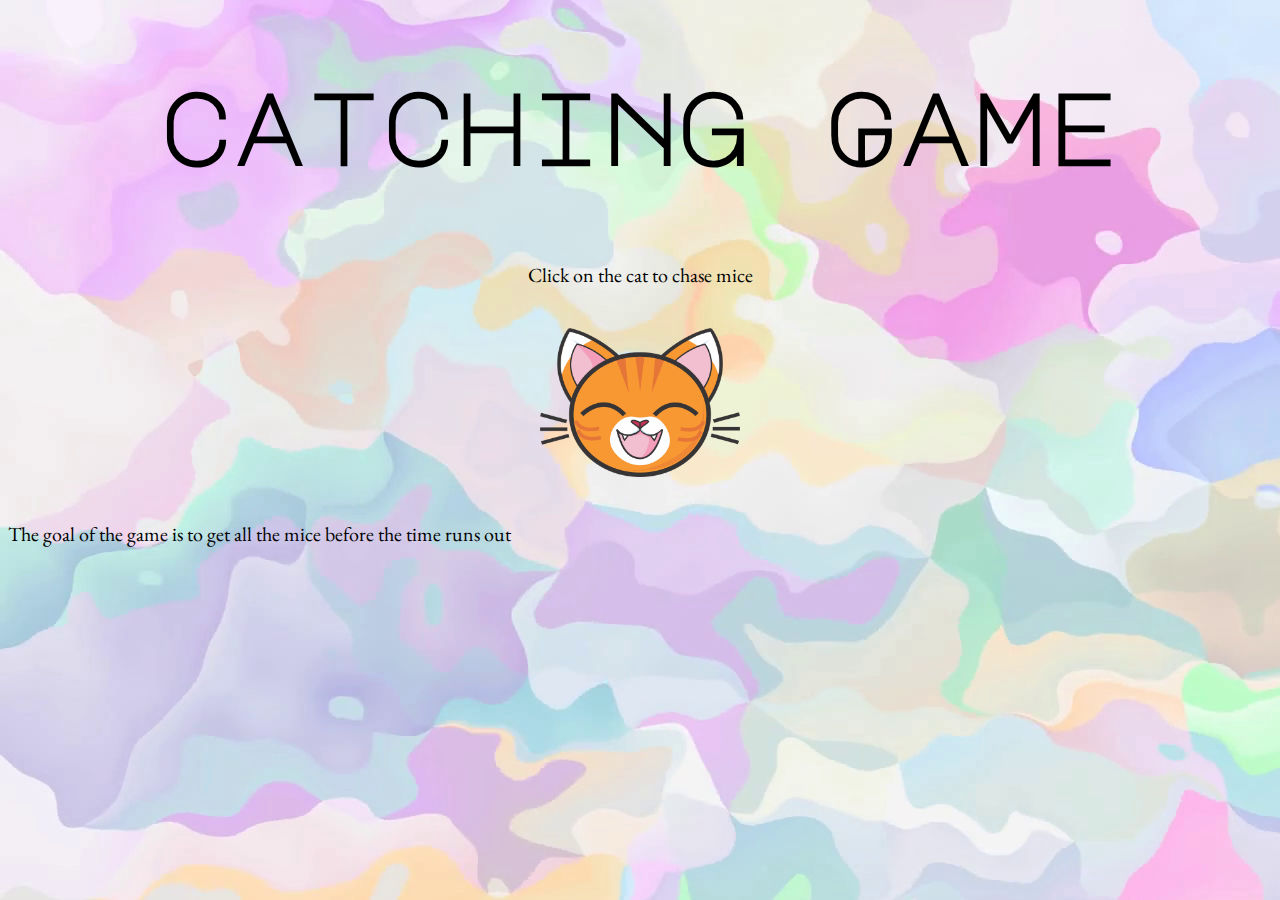
==== firstPage/index.html @ b203f341 "pages linked" ====
<!DOCTYPE html>
<html lang="en" dir="ltr">
  <head>
    <meta charset="utf-8">
    <link rel="stylesheet" href="./style.css">
    <link href="https://fonts.googleapis.com/css?family=EB+Garamond|Major+Mono+Display" rel="stylesheet">
    <script defer src="./app.js" charset="utf-8"></script>
    <title>Catching Game</title>
  </head>
  <body>
    <main>
      <header>
        <h1> catching Game </h1>
      </header>
      <p> Click on the cat to chase mice </p>
      <a href="
/Users/luanesouza/wdi/projectIdeas/index.html">
      <img src="./firstPage-images/cat.png"class="frontPagePic" alt="cat-pic">
      </a>
    </main>
    <div class="side-score">
        <p> The goal of the game is to
          get all the mice before the
          time runs out </p>
    </div>

  </body>
</html>
---- firstPage/style.css ----
body {
  display: flex;
  background-image: url("./firstPage-images/main-background.png");
  background-repeat: no-repeat;
  flex-direction: column;
  /* align-items: center; */

}
main {
  display: flex;
  flex-direction: column;
  align-items: center;
}

h1 {
  font-size: 100px;
  font-family: 'Major Mono Display', monospace;
}
.frontPagePic {
  width: 200px;
  height: auto;
  margin: 20px;
}
.side-score {
  
}
p {
  align-items: flex-end;
  font-size: 20px;
  font-family: 'EB Garamond', serif;
}
button {
  background-color: #E63462;
  color: white;
  padding: 15px 32px;
  text-align: center;
  text-decoration: none;
  display: inline-block;
  border-radius: 10px;
  font-size: 20px;
  cursor: pointer;
}
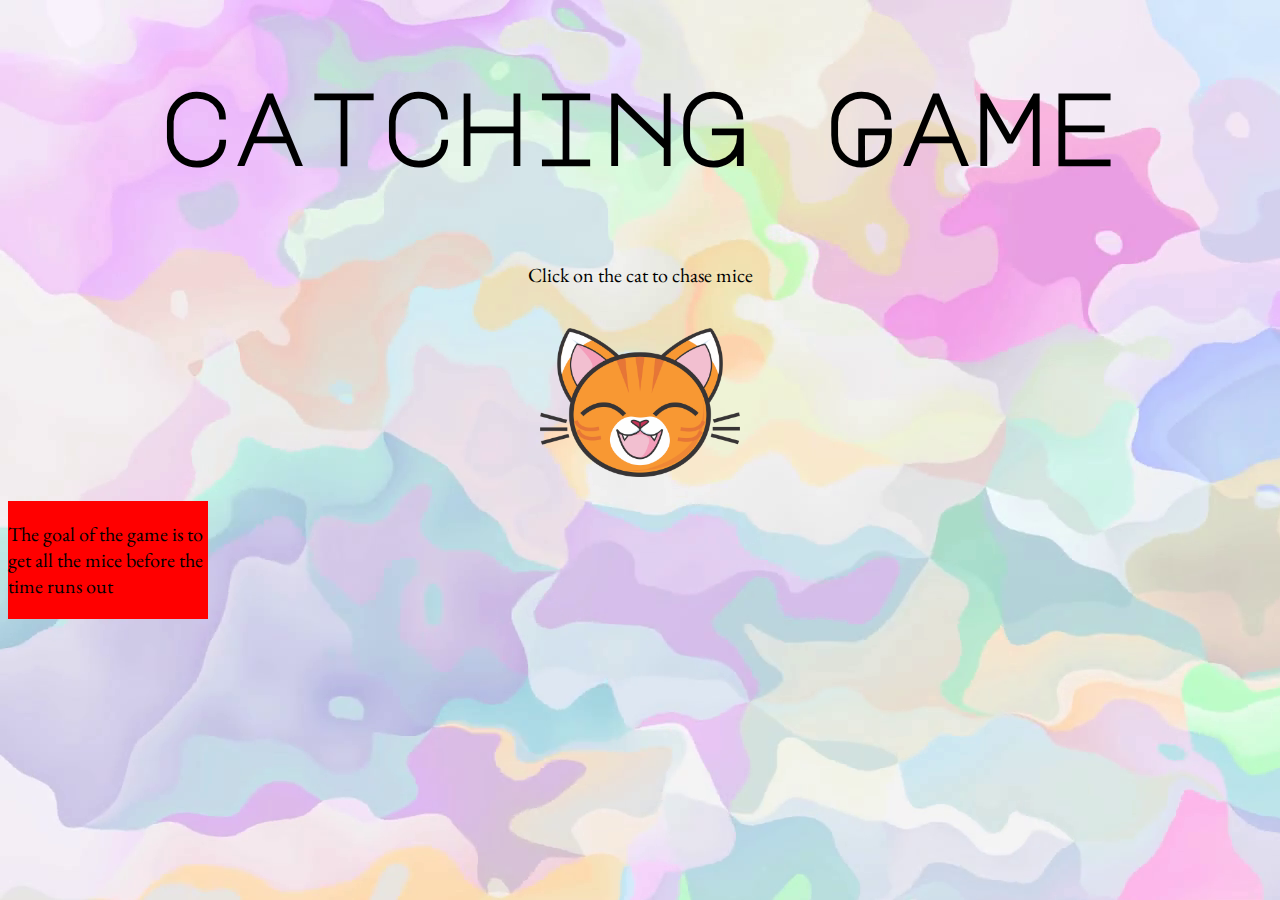
==== commit cf3c14dd: "working on the pos MVP" ====
--- a/firstPage/index.html
+++ b/firstPage/index.html
@@ -14,7 +14,7 @@
       </header>
       <p> Click on the cat to chase mice </p>
       <a href="
-/Users/luanesouza/wdi/projectIdeas/index.html">
+/Users/luanesouza/wdi/projectIdeas/catGame/cat.html">
       <img src="./firstPage-images/cat.png"class="frontPagePic" alt="cat-pic">
       </a>
     </main>
--- a/firstPage/style.css
+++ b/firstPage/style.css
@@ -22,7 +22,9 @@
   margin: 20px;
 }
 .side-score {
-  
+width: 200px;
+height: auto;
+background-color: red;
 }
 p {
   align-items: flex-end;
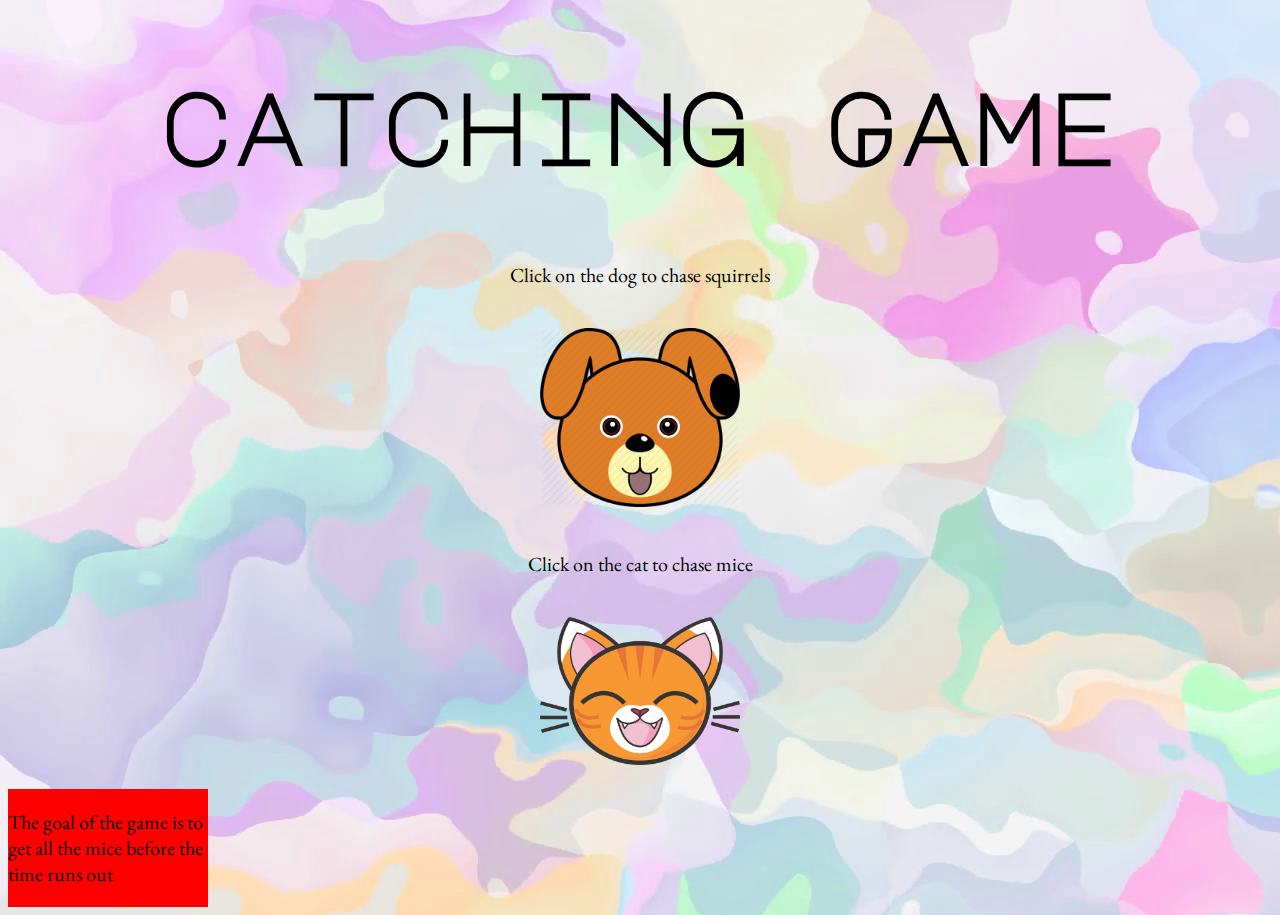
==== commit 535b977c: "dog link inserted" ====
--- a/firstPage/index.html
+++ b/firstPage/index.html
@@ -12,6 +12,12 @@
       <header>
         <h1> catching Game </h1>
       </header>
+      <p> Click on the dog to chase squirrels </p>
+      <a href="
+/Users/luanesouza/wdi/projectIdeas/dogGame/dog.html">
+      <img src="./firstPage-images/dog.png"class="frontPagePic" alt="cat-pic">
+      </a>
+
       <p> Click on the cat to chase mice </p>
       <a href="
 /Users/luanesouza/wdi/projectIdeas/catGame/cat.html">
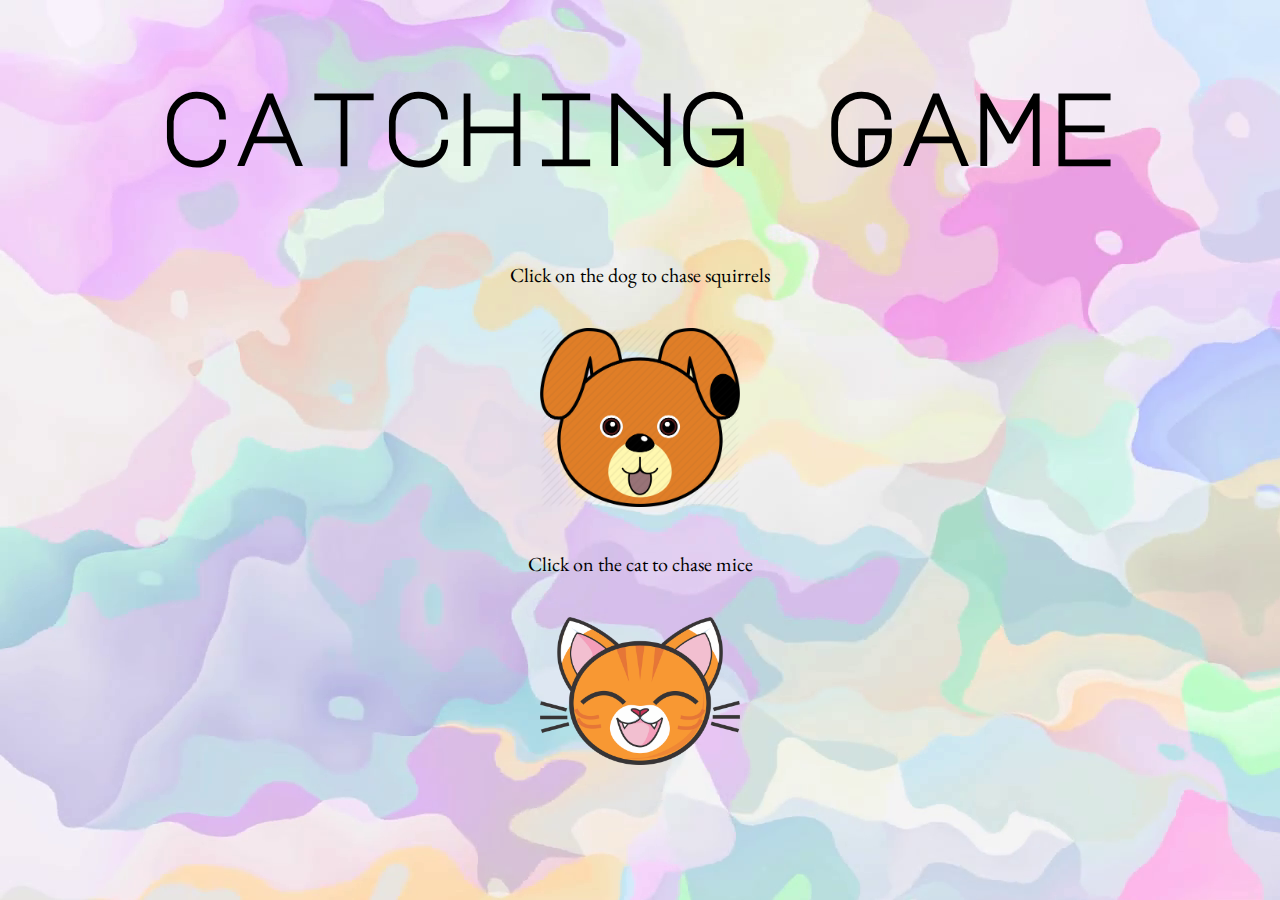
==== commit d0d4b429: "trying to create a side bar" ====
--- a/firstPage/index.html
+++ b/firstPage/index.html
@@ -13,21 +13,17 @@
         <h1> catching Game </h1>
       </header>
       <p> Click on the dog to chase squirrels </p>
-      <a href="
-/Users/luanesouza/wdi/projectIdeas/dogGame/dog.html">
-      <img src="./firstPage-images/dog.png"class="frontPagePic" alt="cat-pic">
+      <a href="/Users/luanesouza/wdi/projectIdeas/dogGame/dog.html">
+      <img src="./firstPage-images/dog.png"class="frontPagePic dog-pic" alt="dog-pic">
       </a>
 
       <p> Click on the cat to chase mice </p>
-      <a href="
-/Users/luanesouza/wdi/projectIdeas/catGame/cat.html">
-      <img src="./firstPage-images/cat.png"class="frontPagePic" alt="cat-pic">
+      <a href="/Users/luanesouza/wdi/projectIdeas/catGame/cat.html">
+      <img src="./firstPage-images/cat.png"class="frontPagePic cat-pic" alt="cat-pic">
       </a>
     </main>
-    <div class="side-score">
-        <p> The goal of the game is to
-          get all the mice before the
-          time runs out </p>
+    <!-- <div class="side-nav"> -->
+        <p> </p>
     </div>
 
   </body>
--- a/firstPage/style.css
+++ b/firstPage/style.css
@@ -15,17 +15,56 @@
 h1 {
   font-size: 100px;
   font-family: 'Major Mono Display', monospace;
+  text-align: center;
 }
 .frontPagePic {
   width: 200px;
   height: auto;
   margin: 20px;
 }
-.side-score {
-width: 200px;
-height: auto;
-background-color: red;
+
+.dog-pic: hover .side-score {
+opacity: 1;
 }
+.side-nav {
+  height: 100%;
+  width: 0;
+  position: fixed;
+  z-index: 1;
+  top: 0;
+  left: 0;
+  background-color: #111;
+  overflow-x: hidden;
+  transition: 0.5s;
+  padding-top: 60px;
+}
+
+.side-nav a {
+  padding: 8px 8px 8px 32px;
+  text-decoration: none;
+  font-size: 25px;
+  color: #818181;
+  display: block;
+  transition: 0.3s;
+}
+
+.side-nav: hover {
+  color: #f1f1f1;
+}
+
+.sidenav .closebtn {
+  position: absolute;
+  top: 0;
+  right: 25px;
+  font-size: 36px;
+  margin-left: 50px;
+}
+
+@media screen and (max-height: 450px) {
+  .side-nav {padding-top: 15px;}
+  /* .side-nav a {font-size: 18px;} */
+}
+
 p {
   align-items: flex-end;
   font-size: 20px;
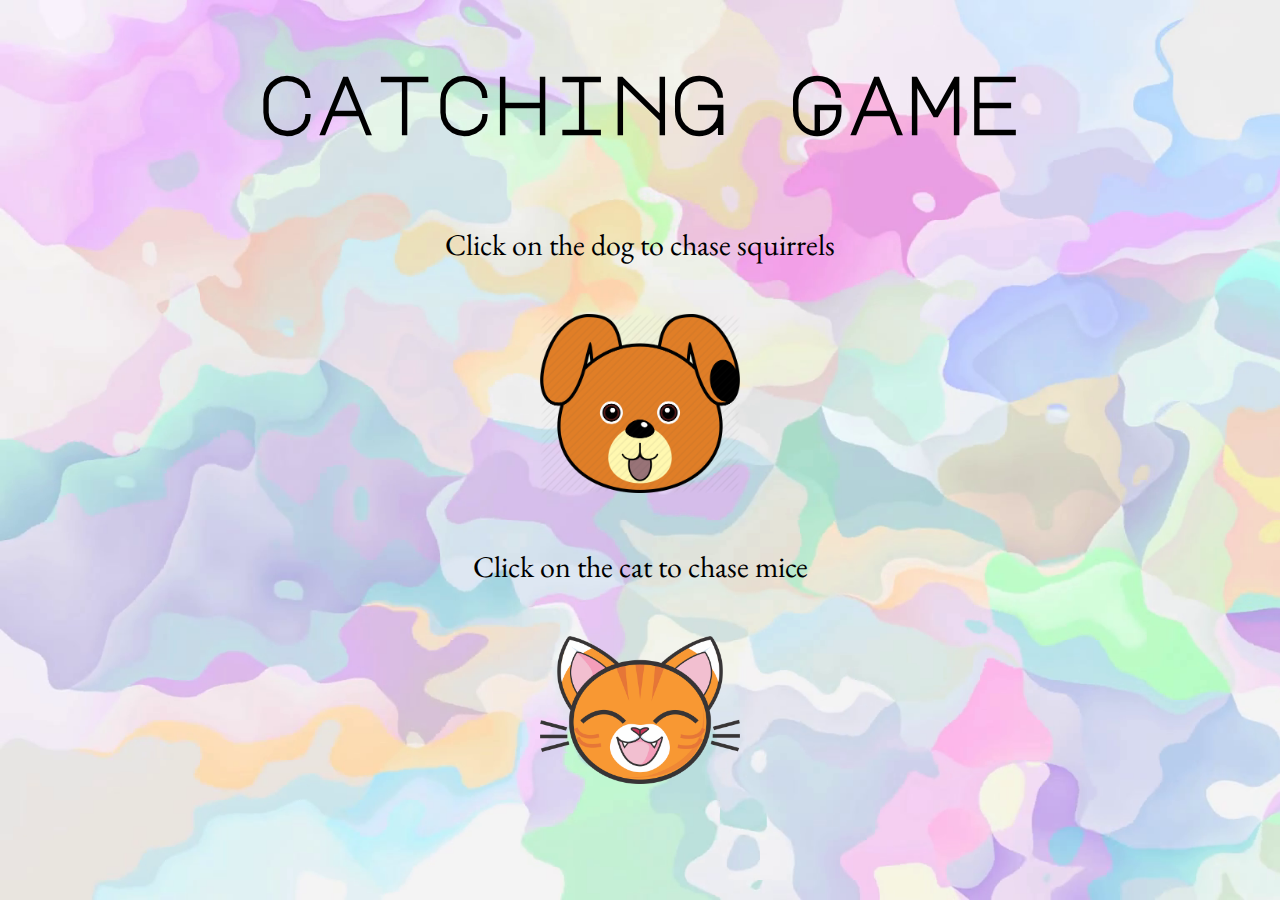
==== commit d946a29f: "making the game responsive" ====
--- a/firstPage/index.html
+++ b/firstPage/index.html
@@ -12,6 +12,7 @@
       <header>
         <h1> catching Game </h1>
       </header>
+
       <p> Click on the dog to chase squirrels </p>
       <a href="/Users/luanesouza/wdi/projectIdeas/dogGame/dog.html">
       <img src="./firstPage-images/dog.png"class="frontPagePic dog-pic" alt="dog-pic">
@@ -22,9 +23,5 @@
       <img src="./firstPage-images/cat.png"class="frontPagePic cat-pic" alt="cat-pic">
       </a>
     </main>
-    <!-- <div class="side-nav"> -->
-        <p> </p>
-    </div>
-
   </body>
 </html>
--- a/firstPage/style.css
+++ b/firstPage/style.css
@@ -1,83 +1,60 @@
-body {
+html {
+  background-image: url("./firstPage-images/main-background.png");
+  background-size: cover;
+}
+
+body, html{
   display: flex;
-  background-image: url("./firstPage-images/main-background.png");
-  background-repeat: no-repeat;
+  /* background-repeat: no-repeat; */
   flex-direction: column;
-  /* align-items: center; */
+  align-items: center;
+  height: 100%;
+  width: auto;
+}
 
-}
 main {
   display: flex;
   flex-direction: column;
-  align-items: center;
+  align-items:center;
 }
 
 h1 {
-  font-size: 100px;
+  font-size: 500%;
   font-family: 'Major Mono Display', monospace;
   text-align: center;
 }
+
 .frontPagePic {
   width: 200px;
   height: auto;
   margin: 20px;
 }
 
-.dog-pic: hover .side-score {
-opacity: 1;
-}
-.side-nav {
-  height: 100%;
-  width: 0;
-  position: fixed;
-  z-index: 1;
-  top: 0;
-  left: 0;
-  background-color: #111;
-  overflow-x: hidden;
-  transition: 0.5s;
-  padding-top: 60px;
+p {
+  align-items: flex-end;
+  font-size: 30px;
+  font-family: 'EB Garamond', serif;
 }
 
-.side-nav a {
-  padding: 8px 8px 8px 32px;
-  text-decoration: none;
-  font-size: 25px;
-  color: #818181;
-  display: block;
-  transition: 0.3s;
+@media only screen and (max-width: 600px) {
+  body {
+    background-color: lightblue;
+  }
+
+  .dog-pic {
+    width: 150px;
+    height: auto;
+  }
+
+  .cat-pic {
+    width: 160px;
+    height: auto;
+  }
+
+  p {
+    font-size: 20px;
+  }
+  h1 {
+    font-size: 300%;
+  }
 }
-
-.side-nav: hover {
-  color: #f1f1f1;
-}
-
-.sidenav .closebtn {
-  position: absolute;
-  top: 0;
-  right: 25px;
-  font-size: 36px;
-  margin-left: 50px;
-}
-
-@media screen and (max-height: 450px) {
-  .side-nav {padding-top: 15px;}
-  /* .side-nav a {font-size: 18px;} */
-}
-
-p {
-  align-items: flex-end;
-  font-size: 20px;
-  font-family: 'EB Garamond', serif;
-}
-button {
-  background-color: #E63462;
-  color: white;
-  padding: 15px 32px;
-  text-align: center;
-  text-decoration: none;
-  display: inline-block;
-  border-radius: 10px;
-  font-size: 20px;
-  cursor: pointer;
-}
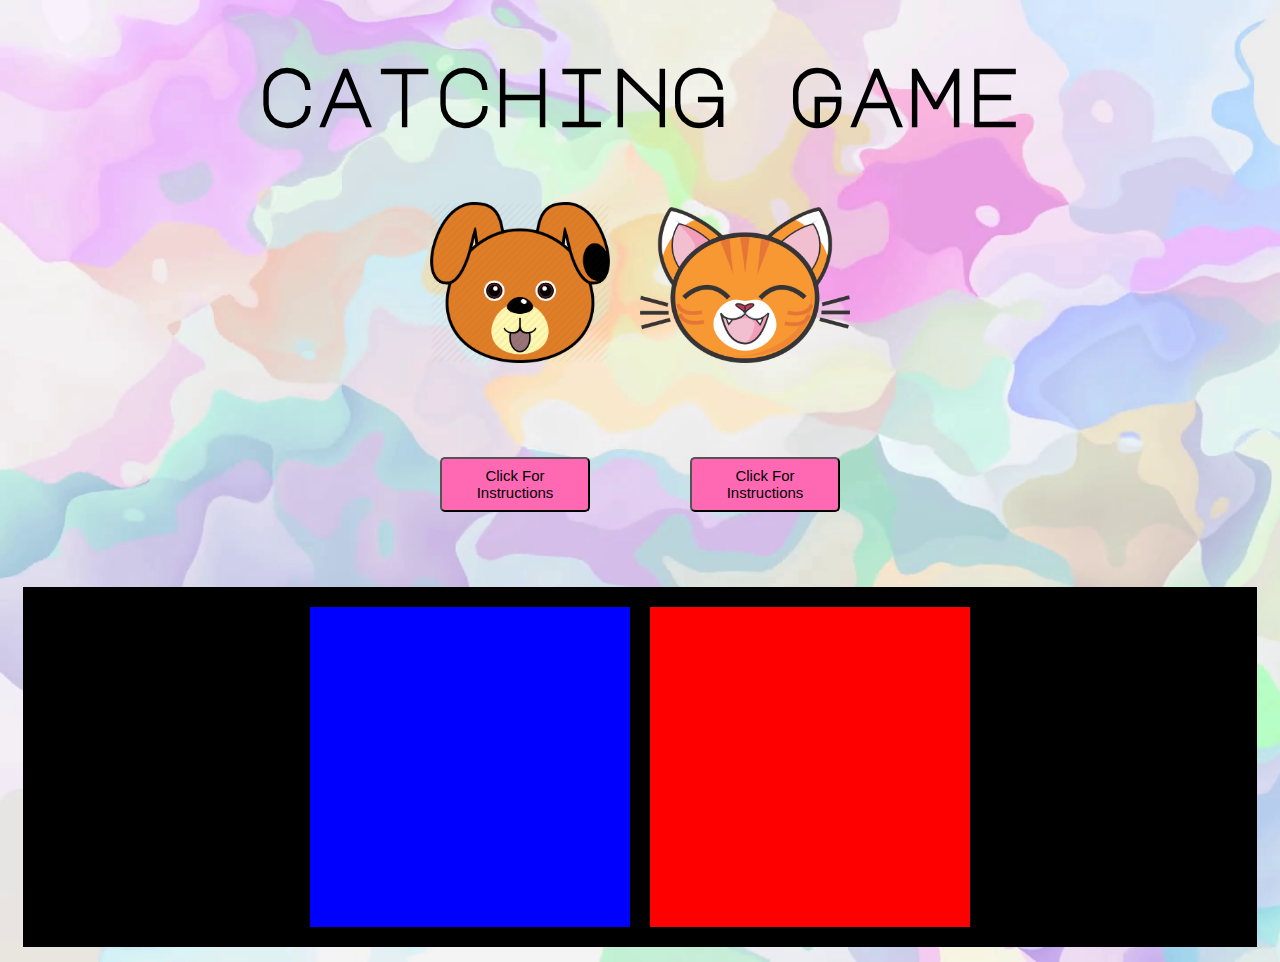
==== commit 98a800b9: "Post MVP" ====
--- a/firstPage/index.html
+++ b/firstPage/index.html
@@ -8,20 +8,27 @@
     <title>Catching Game</title>
   </head>
   <body>
+    <header>
+      <h1> catching Game </h1>
+    </header>
+
     <main>
-      <header>
-        <h1> catching Game </h1>
-      </header>
-
-      <p> Click on the dog to chase squirrels </p>
+      <!-- <p> Click on the dog to chase squirrels </p> -->
       <a href="/Users/luanesouza/wdi/projectIdeas/dogGame/dog.html">
-      <img src="./firstPage-images/dog.png"class="frontPagePic dog-pic" alt="dog-pic">
+        <img src="./firstPage-images/dog.png"class="frontPagePic dog-pic" alt="dog-pic">
       </a>
-
-      <p> Click on the cat to chase mice </p>
+      <!-- <p> Click on the cat to chase mice </p> -->
       <a href="/Users/luanesouza/wdi/projectIdeas/catGame/cat.html">
-      <img src="./firstPage-images/cat.png"class="frontPagePic cat-pic" alt="cat-pic">
+        <img src="./firstPage-images/cat.png"class="frontPagePic cat-pic" alt="cat-pic">
       </a>
     </main>
+    <div class="buttons">
+      <button onclick="showTextDog()"> Click For Instructions </button>
+      <button onclick="showTextCat()"> Click For Instructions </button>
+    </div>
+    <section>
+      <div class="dogInstr"> </div>
+      <div class="catInstr"></div>
+    </section>
   </body>
 </html>
--- a/firstPage/style.css
+++ b/firstPage/style.css
@@ -3,19 +3,23 @@
   background-size: cover;
 }
 
-body, html{
-  display: flex;
+body{
   /* background-repeat: no-repeat; */
-  flex-direction: column;
+  /* flex-direction: row; */
   align-items: center;
   height: 100%;
   width: auto;
 }
 
+header {
+  flex-direction: column;
+}
+
 main {
   display: flex;
-  flex-direction: column;
-  align-items:center;
+  flex-direction: row;
+  align-items:flex-end;
+  justify-content: center;
 }
 
 h1 {
@@ -24,21 +28,80 @@
   text-align: center;
 }
 
+.buttons {
+  display: flex;
+  flex-direction: row;
+  justify-content: center;
+  margin: 15px;
+  padding: 10px;
+}
+
+button {
+  margin: 50px;
+  background-color: #ff69b4;
+  width: 150px;
+  height: 55px;
+  border-radius: 5px;
+  font-size: 15px;
+}
+
 .frontPagePic {
-  width: 200px;
   height: auto;
   margin: 20px;
 }
 
+.dog-pic {
+  width: 180px;
+  margin: 15px;
+}
+
+.cat-pic {
+  width: 210px;
+  margin: 15px;
+}
+
 p {
-  align-items: flex-end;
-  font-size: 30px;
+  font-size: 25px;
   font-family: 'EB Garamond', serif;
+  padding: 10px;
+  margin: 5px;
+}
+
+section {
+  display: flex;
+  background-color: black;
+  flex-direction: row;
+  justify-content: center;
+  margin: 15px;
+  padding: 10px;
+}
+
+.catInstr {
+  width: 300px;
+  height: 300px;
+  background-color: red;
+  padding: 10px;
+  margin: 10px;
+  text-align: justify;
+  font-size: 25px;
+  font-family: inherit;
+}
+
+.dogInstr {
+  width: 300px;
+  height: 300px;
+  background-color: blue;
+  padding: 10px;
+  margin: 10px;
+  text-align: justify;
+  font-size: 25px;
+  font-family: inherit;
 }
 
 @media only screen and (max-width: 600px) {
-  body {
-    background-color: lightblue;
+
+  main {
+    border-top: 30%;
   }
 
   .dog-pic {
@@ -54,6 +117,7 @@
   p {
     font-size: 20px;
   }
+
   h1 {
     font-size: 300%;
   }
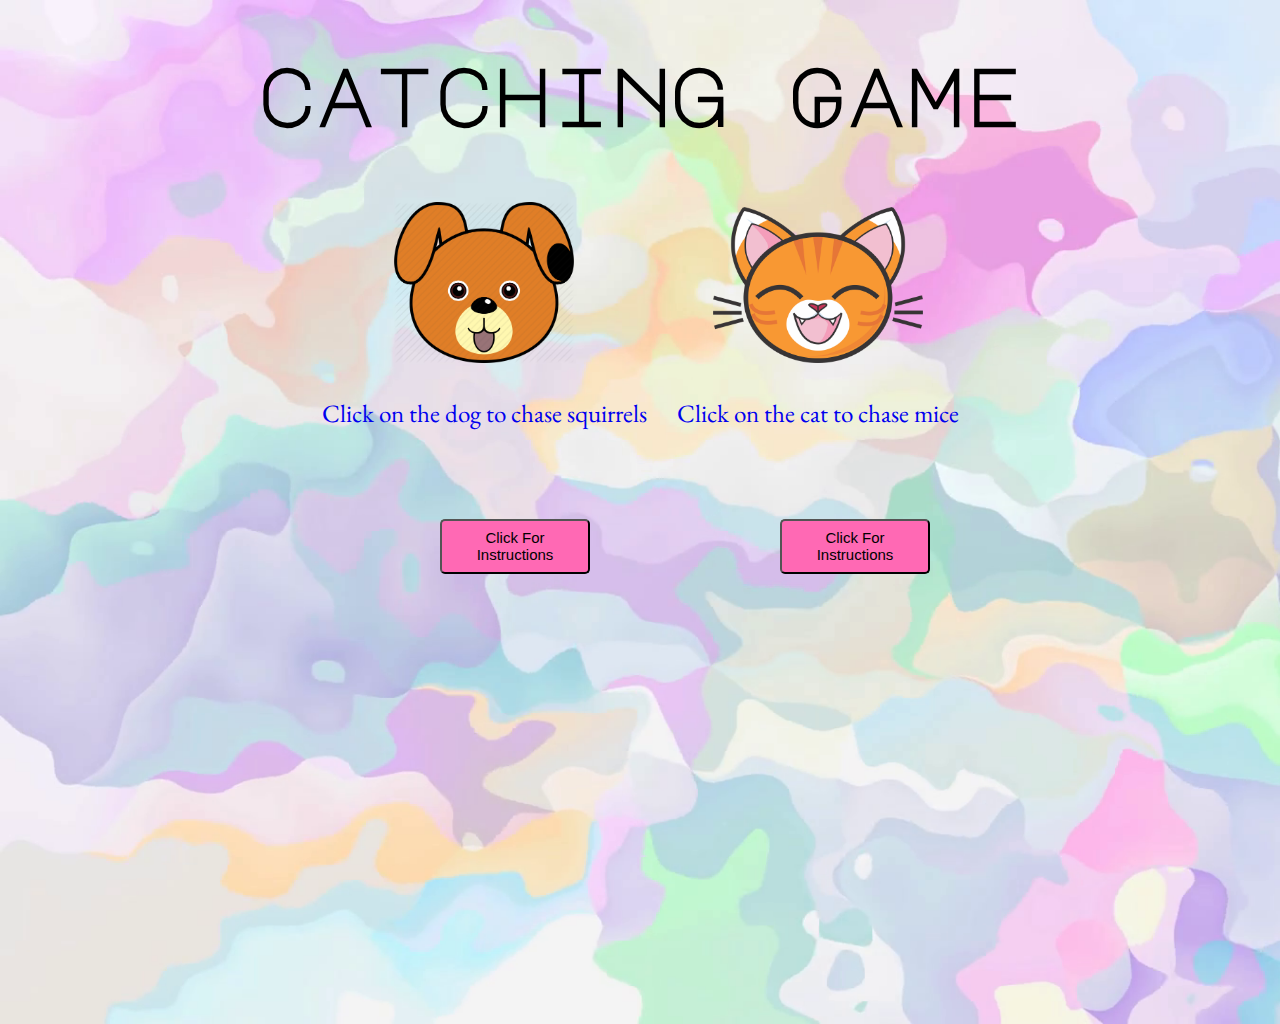
==== commit 1c0e4642: "game complete" ====
--- a/firstPage/index.html
+++ b/firstPage/index.html
@@ -13,13 +13,14 @@
     </header>
 
     <main>
-      <!-- <p> Click on the dog to chase squirrels </p> -->
       <a href="/Users/luanesouza/wdi/projectIdeas/dogGame/dog.html">
         <img src="./firstPage-images/dog.png"class="frontPagePic dog-pic" alt="dog-pic">
+        <p> Click on the dog to chase squirrels </p>
       </a>
-      <!-- <p> Click on the cat to chase mice </p> -->
+
       <a href="/Users/luanesouza/wdi/projectIdeas/catGame/cat.html">
         <img src="./firstPage-images/cat.png"class="frontPagePic cat-pic" alt="cat-pic">
+        <p> Click on the cat to chase mice </p>
       </a>
     </main>
     <div class="buttons">
--- a/firstPage/style.css
+++ b/firstPage/style.css
@@ -3,9 +3,7 @@
   background-size: cover;
 }
 
-body{
-  /* background-repeat: no-repeat; */
-  /* flex-direction: row; */
+body {
   align-items: center;
   height: 100%;
   width: auto;
@@ -24,7 +22,7 @@
 
 h1 {
   font-size: 500%;
-  font-family: 'Major Mono Display', monospace;
+  font-family: 'Major Mono Display';
   text-align: center;
 }
 
@@ -34,10 +32,12 @@
   justify-content: center;
   margin: 15px;
   padding: 10px;
+  text-align: center;
 }
 
 button {
   margin: 50px;
+  margin-left: 140px;
   background-color: #ff69b4;
   width: 150px;
   height: 55px;
@@ -65,11 +65,16 @@
   font-family: 'EB Garamond', serif;
   padding: 10px;
   margin: 5px;
+  text-align: center;
+}
+
+a {
+text-align: center;
+text-decoration: none;
 }
 
 section {
   display: flex;
-  background-color: black;
   flex-direction: row;
   justify-content: center;
   margin: 15px;
@@ -79,7 +84,6 @@
 .catInstr {
   width: 300px;
   height: 300px;
-  background-color: red;
   padding: 10px;
   margin: 10px;
   text-align: justify;
@@ -90,7 +94,6 @@
 .dogInstr {
   width: 300px;
   height: 300px;
-  background-color: blue;
   padding: 10px;
   margin: 10px;
   text-align: justify;
